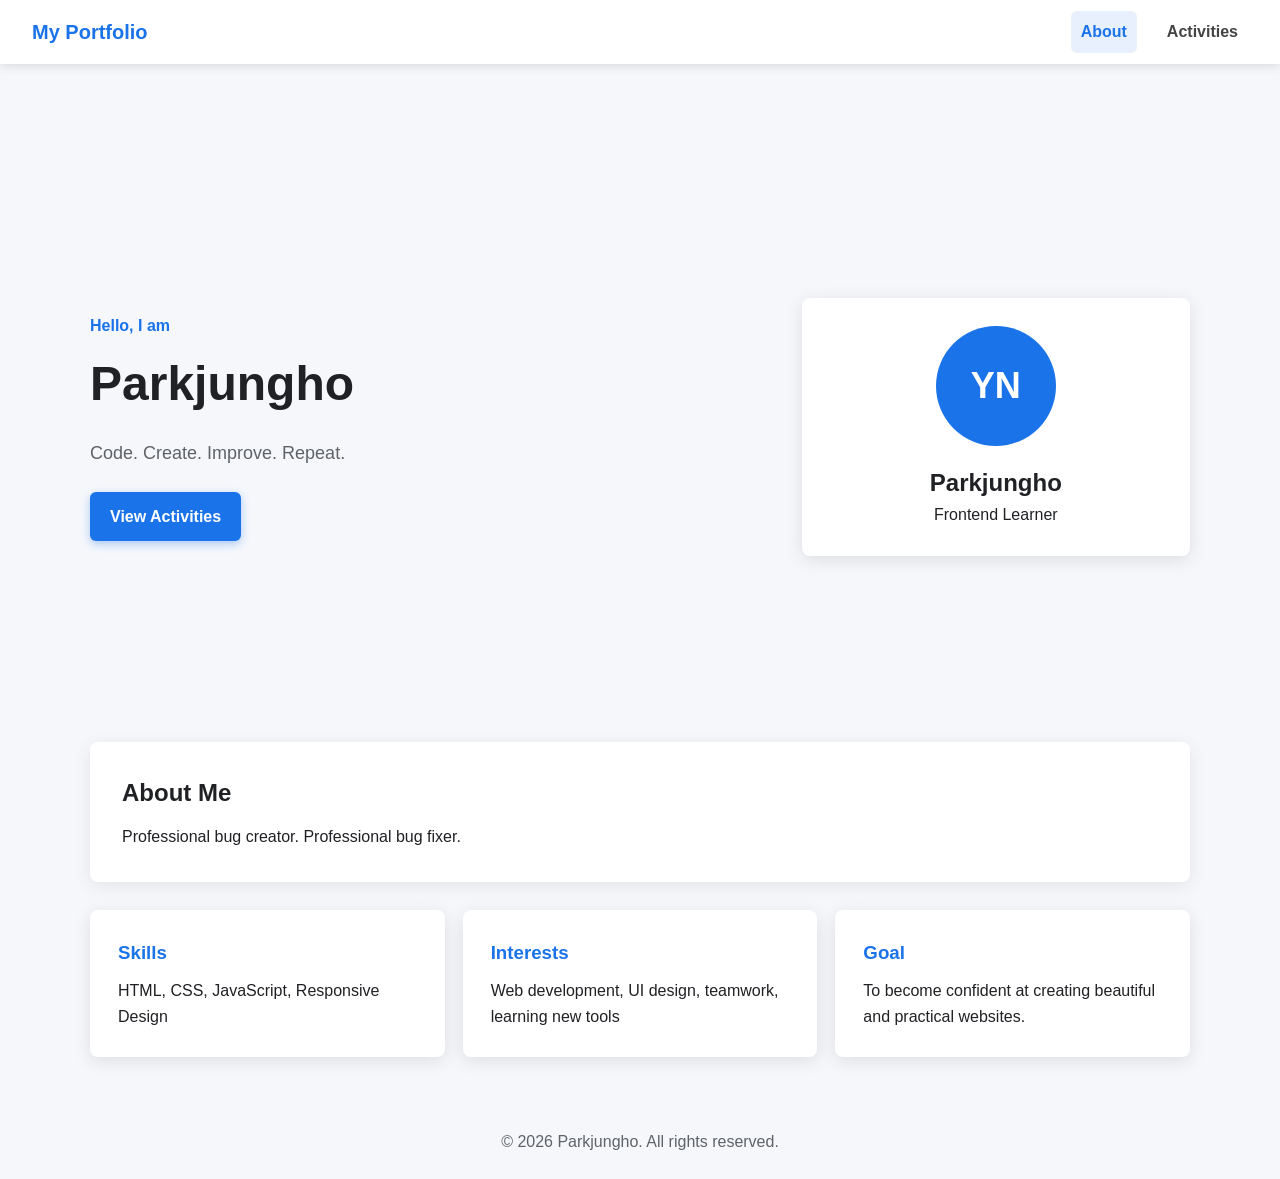
==== index.html @ e5821eaa "Update index.html" ====
<!DOCTYPE html>
<html lang="en">
<head>
  <meta charset="UTF-8" />
  <meta name="viewport" content="width=device-width, initial-scale=1.0" />
  <title>My Portfolio</title>
  <link rel="stylesheet" href="style.css" />
</head>
<body>
  <header class="app-bar">
    <div class="logo">My Portfolio</div>
    <nav id="navMenu">
      <a href="index.html" class="active">About</a>
      <a href="activities.html">Activities</a>
    </nav>
    <button class="menu-btn" type="button" onclick="toggleMenu()" aria-label="Open menu">☰</button>
  </header>

  <main class="container">
    <section class="hero">
      <div>
        <p class="eyebrow">Hello, I am</p>
        <h1>Parkjungho</h1>
        <p class="subtitle">
          Code. Create. Improve. Repeat.
        </p>
        <a href="activities.html" class="button">View Activities</a>
      </div>

      <div class="profile-card">
        <div class="avatar">YN</div>
        <h2>Parkjungho</h2>
        <p>Frontend Learner</p>
      </div>
    </section>

    <section class="section">
      <h2>About Me</h2>
      <p>
        Professional bug creator.
        Professional bug fixer.
      </p>
    </section>

    <section class="grid">
      <div class="card">
        <h3>Skills</h3>
        <p>HTML, CSS, JavaScript, Responsive Design</p>
      </div>

      <div class="card">
        <h3>Interests</h3>
        <p>Web development, UI design, teamwork, learning new tools</p>
      </div>

      <div class="card">
        <h3>Goal</h3>
        <p>To become confident at creating beautiful and practical websites.</p>
      </div>
    </section>
  </main>

  <footer>
    <p>© 2026 Parkjungho. All rights reserved.</p>
  </footer>

  <script src="script.js"></script>
</body>
</html>
---- style.css ----
* {
  box-sizing: border-box;
  margin: 0;
  padding: 0;
}

body {
  font-family: Arial, sans-serif;
  background: #f5f7fb;
  color: #202124;
  line-height: 1.6;
}

.app-bar {
  position: sticky;
  top: 0;
  z-index: 10;
  height: 64px;
  padding: 0 32px;
  background: #ffffff;
  box-shadow: 0 2px 10px rgba(0, 0, 0, 0.12);
  display: flex;
  align-items: center;
  justify-content: space-between;
}

.logo {
  font-size: 20px;
  font-weight: 700;
  color: #1a73e8;
}

nav {
  display: flex;
  gap: 20px;
}

nav a {
  text-decoration: none;
  color: #444444;
  font-weight: 600;
  padding: 8px 10px;
  border-radius: 6px;
}

nav a:hover,
nav a.active {
  background: #e8f0fe;
  color: #1a73e8;
}

.menu-btn {
  display: none;
  border: none;
  background: #1a73e8;
  color: #ffffff;
  font-size: 22px;
  padding: 6px 12px;
  border-radius: 6px;
  cursor: pointer;
}

.container {
  width: min(1100px, 92%);
  margin: 0 auto;
  padding: 48px 0;
}

.hero {
  display: grid;
  grid-template-columns: 1.4fr 0.8fr;
  gap: 32px;
  align-items: center;
  min-height: 70vh;
}

.eyebrow {
  color: #1a73e8;
  font-weight: 700;
  margin-bottom: 8px;
}

h1 {
  font-size: 48px;
  margin-bottom: 16px;
}

.subtitle {
  font-size: 18px;
  color: #5f6368;
  max-width: 620px;
  margin-bottom: 24px;
}

.button {
  display: inline-block;
  background: #1a73e8;
  color: #ffffff;
  text-decoration: none;
  padding: 12px 20px;
  border-radius: 6px;
  font-weight: 700;
  box-shadow: 0 3px 8px rgba(26, 115, 232, 0.35);
}

.button:hover {
  background: #1558b0;
}

.profile-card,
.card,
.activity-card {
  background: #ffffff;
  border-radius: 8px;
  padding: 28px;
  box-shadow: 0 4px 18px rgba(0, 0, 0, 0.1);
}

.profile-card {
  text-align: center;
}

.avatar {
  width: 120px;
  height: 120px;
  margin: 0 auto 18px;
  border-radius: 50%;
  background: #1a73e8;
  color: #ffffff;
  display: grid;
  place-items: center;
  font-size: 36px;
  font-weight: 700;
}

.section {
  background: #ffffff;
  padding: 32px;
  border-radius: 8px;
  margin-bottom: 28px;
  box-shadow: 0 4px 18px rgba(0, 0, 0, 0.08);
}

.section h2,
.page-title h1 {
  margin-bottom: 12px;
}

.grid {
  display: grid;
  grid-template-columns: repeat(3, 1fr);
  gap: 18px;
}

.card h3 {
  color: #1a73e8;
  margin-bottom: 10px;
}

.page-title {
  margin-bottom: 32px;
}

.page-title p {
  color: #5f6368;
}

.activity-list {
  display: grid;
  gap: 18px;
}

.activity-card {
  border-left: 5px solid #1a73e8;
}

.activity-card h2 {
  margin: 10px 0;
}

.tag {
  display: inline-block;
  background: #e8f0fe;
  color: #1a73e8;
  padding: 4px 10px;
  border-radius: 999px;
  font-size: 14px;
  font-weight: 700;
}

footer {
  text-align: center;
  padding: 24px;
  color: #5f6368;
}

@media (max-width: 768px) {
  .app-bar {
    padding: 0 20px;
  }

  nav {
    display: none;
    position: absolute;
    top: 64px;
    right: 20px;
    left: 20px;
    background: #ffffff;
    padding: 16px;
    flex-direction: column;
    box-shadow: 0 4px 18px rgba(0, 0, 0, 0.15);
    border-radius: 8px;
  }

  nav.show {
    display: flex;
  }

  .menu-btn {
    display: block;
  }

  .hero {
    grid-template-columns: 1fr;
    min-height: auto;
  }

  h1 {
    font-size: 36px;
  }

  .grid {
    grid-template-columns: 1fr;
  }
}
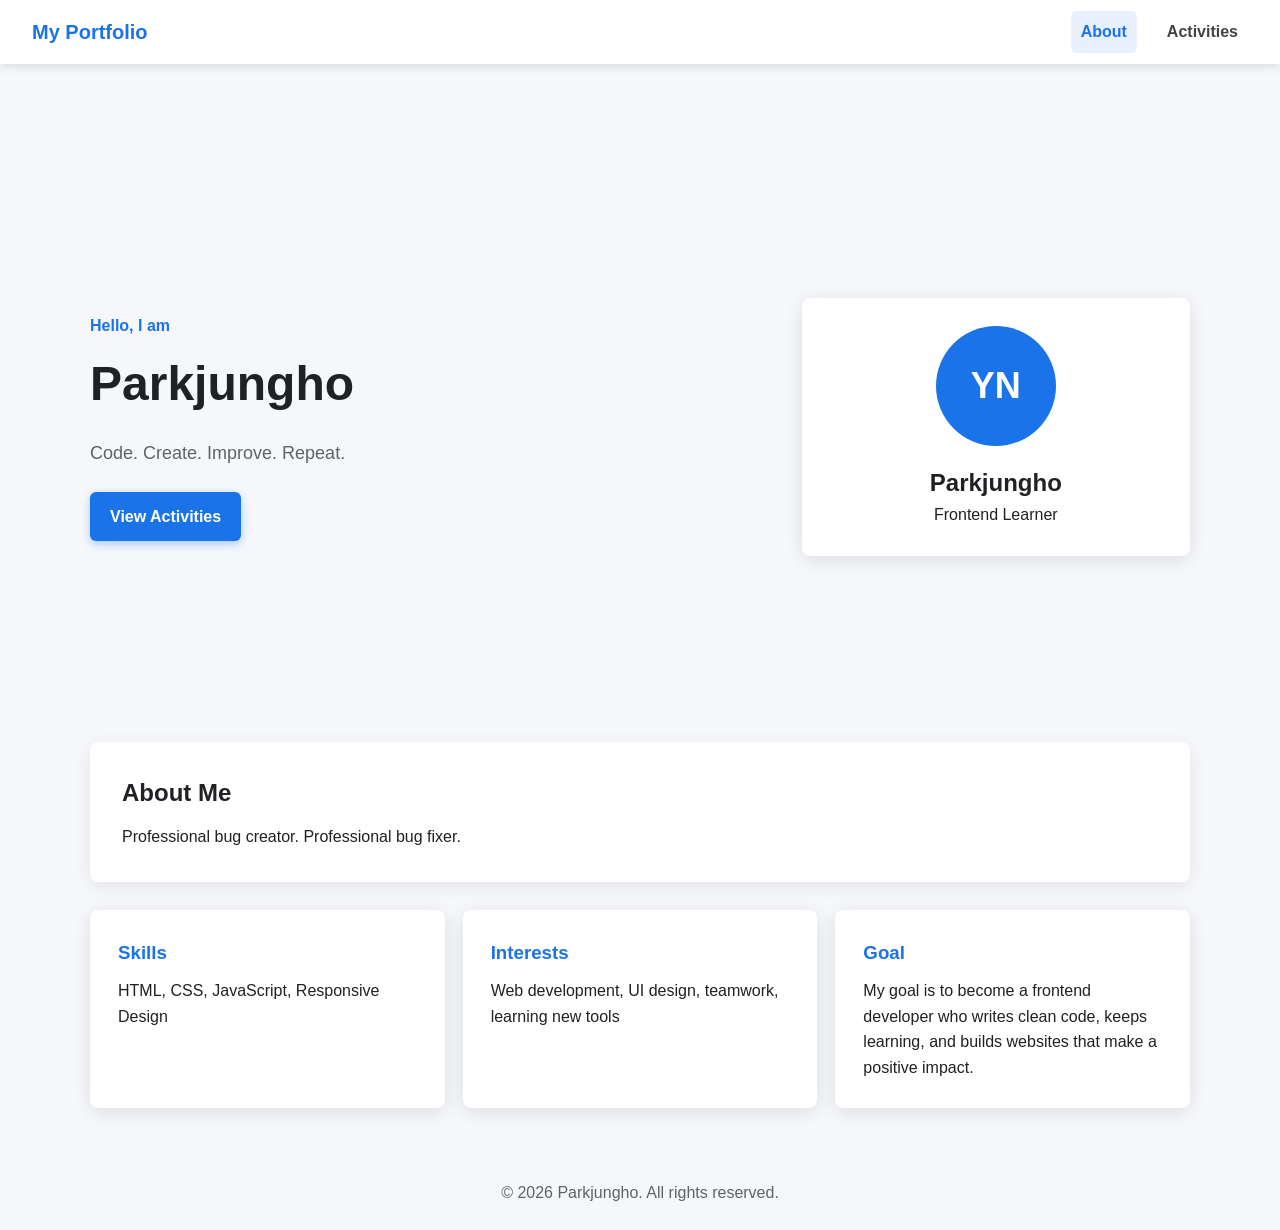
==== commit 1701aea3: "Update index.html" ====
--- a/index.html
+++ b/index.html
@@ -55,7 +55,7 @@
 
       <div class="card">
         <h3>Goal</h3>
-        <p>To become confident at creating beautiful and practical websites.</p>
+        <p>My goal is to become a frontend developer who writes clean code, keeps learning, and builds websites that make a positive impact.</p>
       </div>
     </section>
   </main>
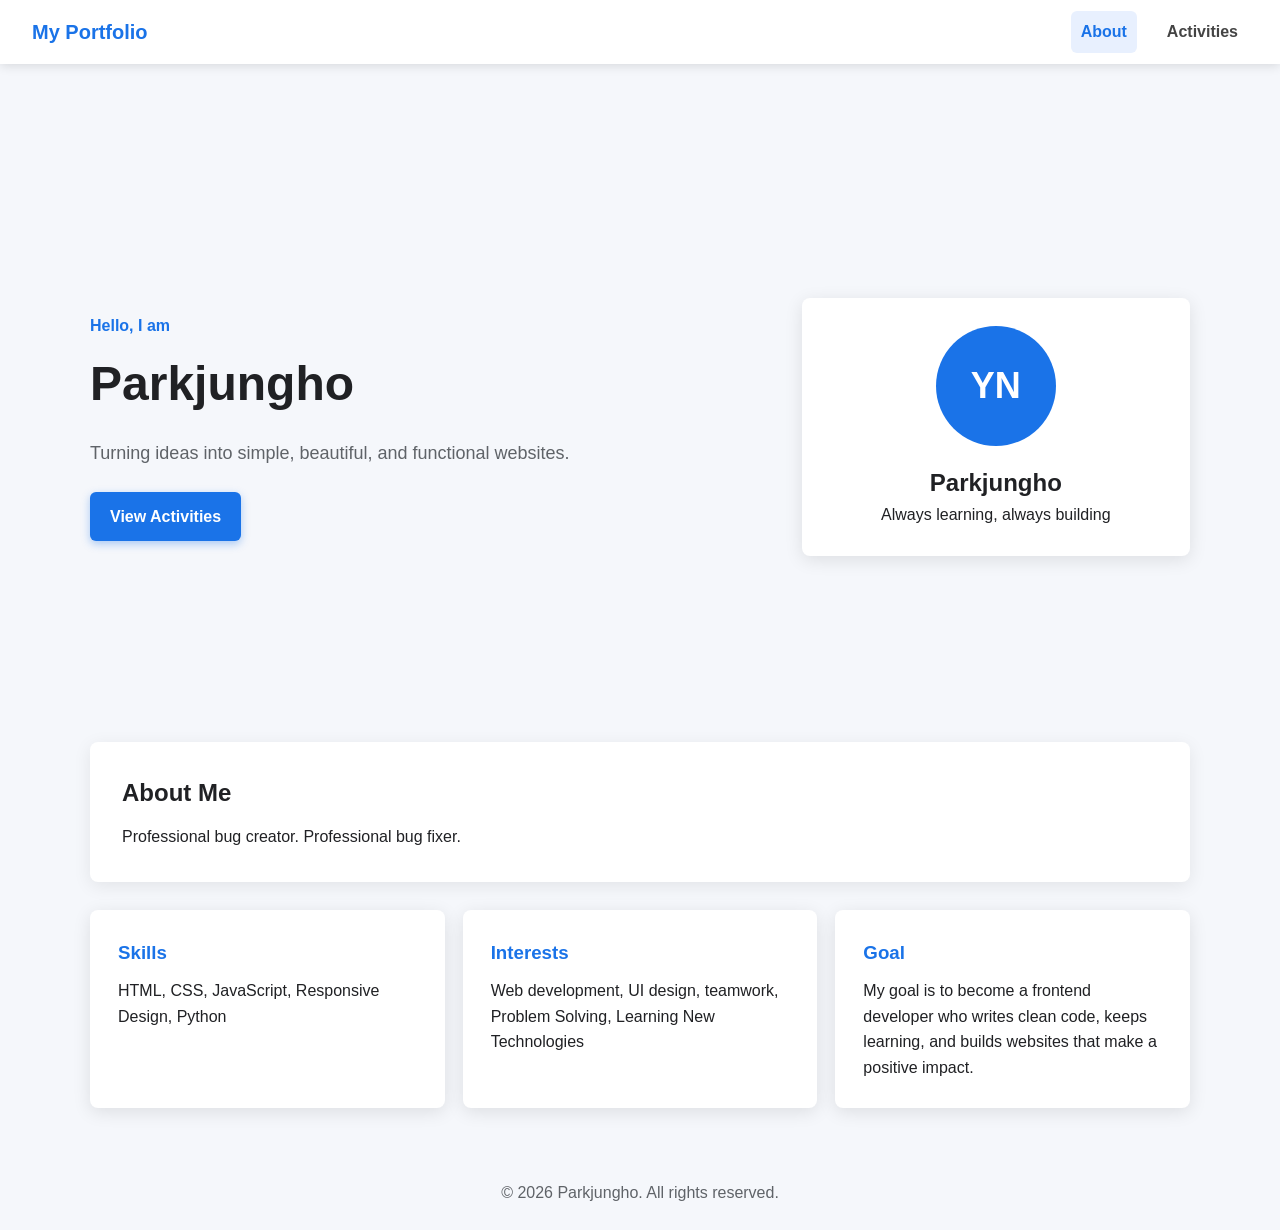
==== commit 27f0f01b: "Update index.html" ====
--- a/index.html
+++ b/index.html
@@ -22,7 +22,7 @@
         <p class="eyebrow">Hello, I am</p>
         <h1>Parkjungho</h1>
         <p class="subtitle">
-          Code. Create. Improve. Repeat.
+          Turning ideas into simple, beautiful, and functional websites.
         </p>
         <a href="activities.html" class="button">View Activities</a>
       </div>
@@ -30,7 +30,7 @@
       <div class="profile-card">
         <div class="avatar">YN</div>
         <h2>Parkjungho</h2>
-        <p>Frontend Learner</p>
+        <p>Always learning, always building</p>
       </div>
     </section>
 
@@ -45,12 +45,12 @@
     <section class="grid">
       <div class="card">
         <h3>Skills</h3>
-        <p>HTML, CSS, JavaScript, Responsive Design</p>
+        <p>HTML, CSS, JavaScript, Responsive Design, Python</p>
       </div>
 
       <div class="card">
         <h3>Interests</h3>
-        <p>Web development, UI design, teamwork, learning new tools</p>
+        <p>Web development, UI design, teamwork, Problem Solving, Learning New Technologies</p>
       </div>
 
       <div class="card">
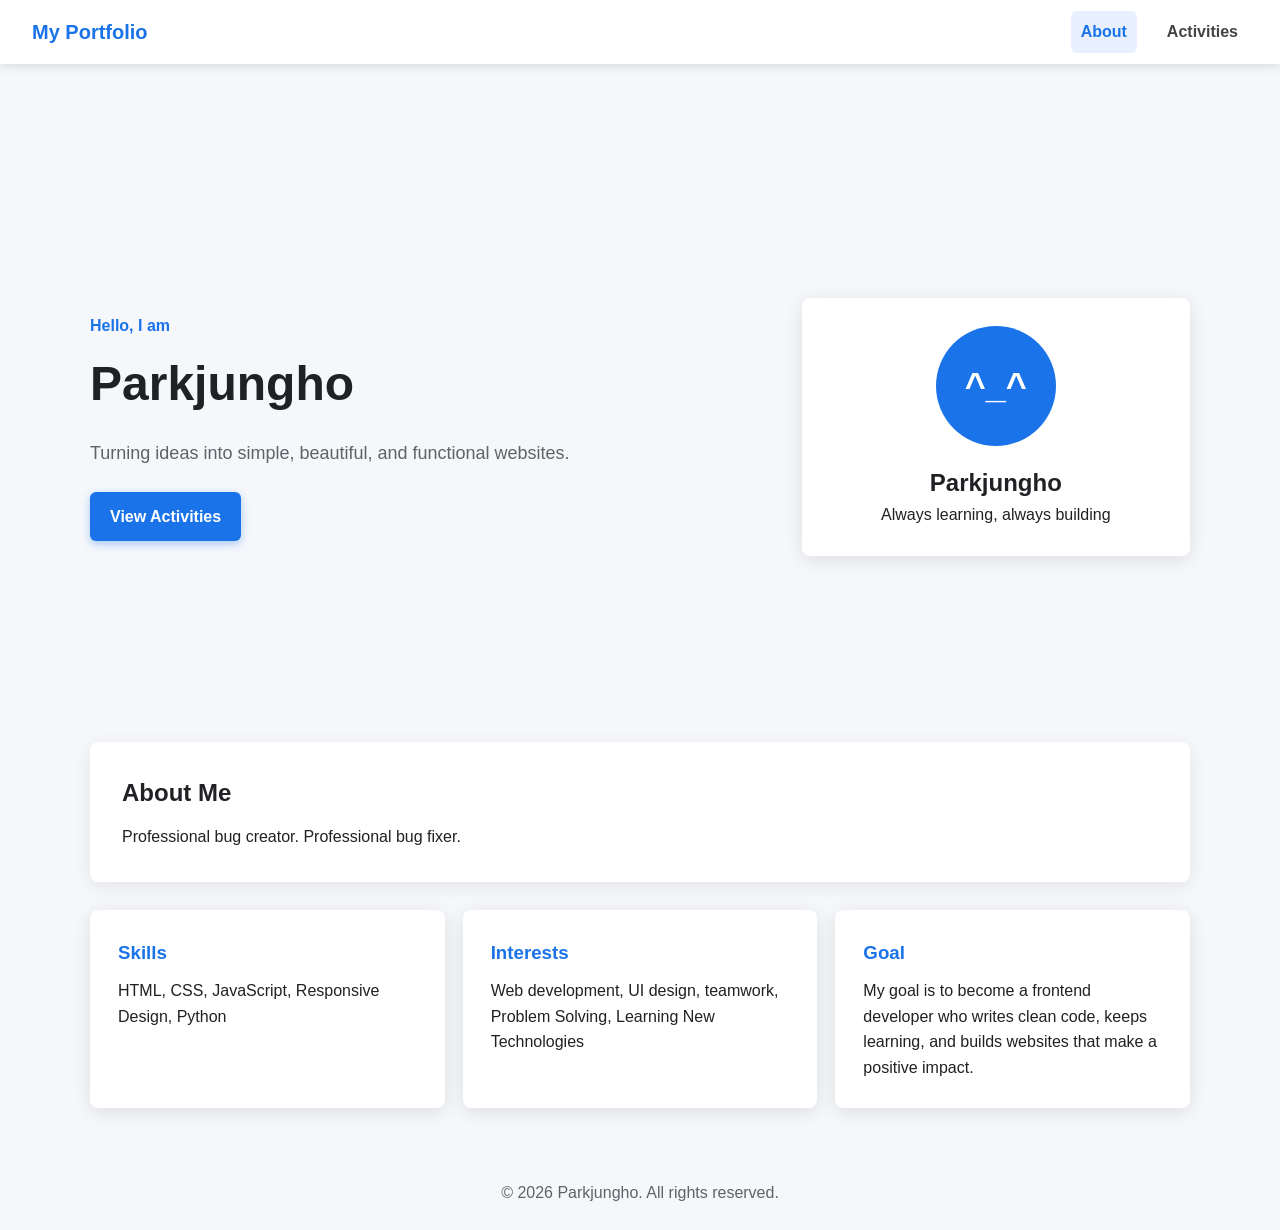
==== commit 00d9c05c: "Update index.html" ====
--- a/index.html
+++ b/index.html
@@ -28,7 +28,7 @@
       </div>
 
       <div class="profile-card">
-        <div class="avatar">YN</div>
+        <div class="avatar">^_^</div>
         <h2>Parkjungho</h2>
         <p>Always learning, always building</p>
       </div>
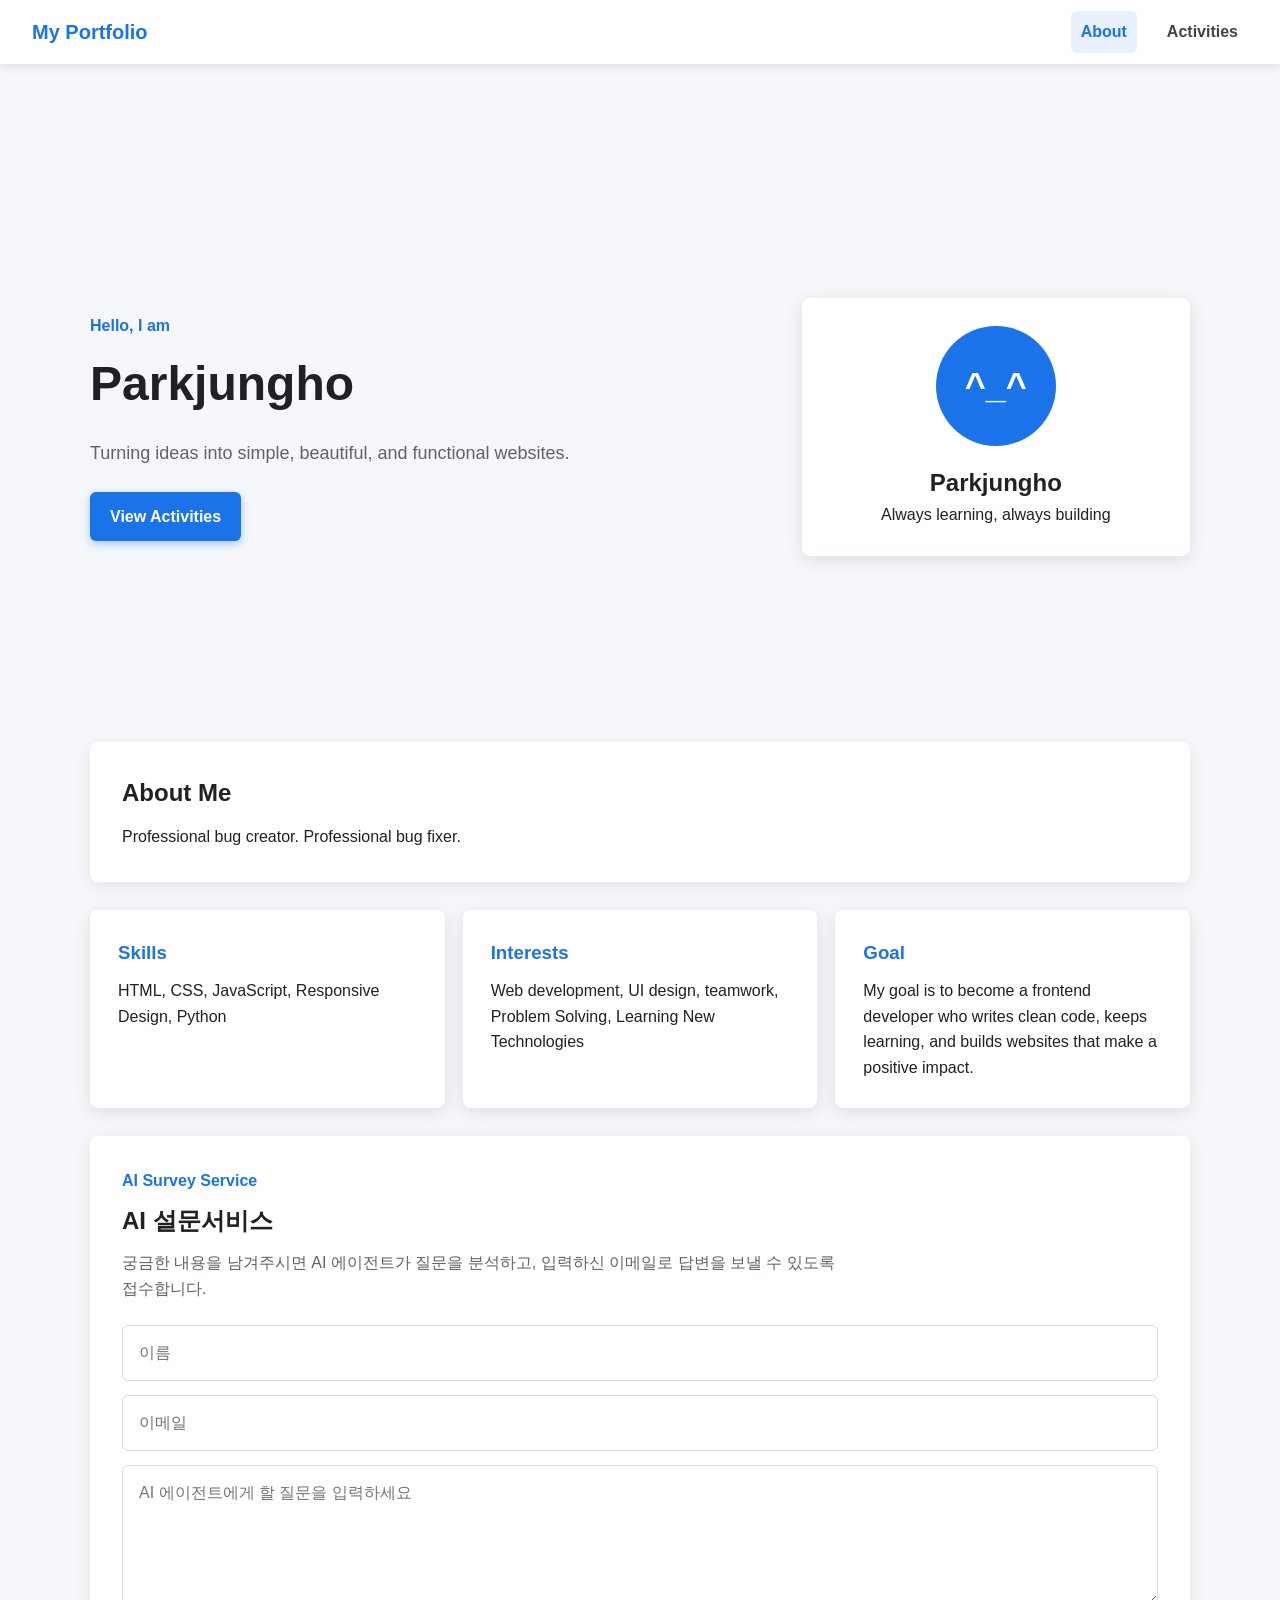
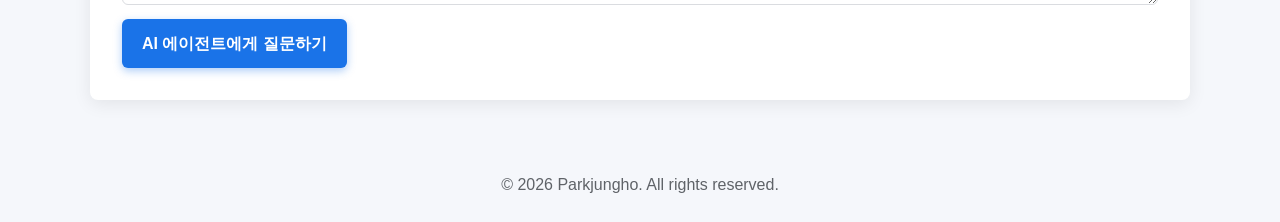
==== commit 4fd45949: "Add AI survey service section" ====
--- a/index.html
+++ b/index.html
@@ -13,7 +13,7 @@
       <a href="index.html" class="active">About</a>
       <a href="activities.html">Activities</a>
     </nav>
-    <button class="menu-btn" type="button" onclick="toggleMenu()" aria-label="Open menu">☰</button>
+    <button class="menu-btn" type="button" onclick="toggleMenu()" aria-label="Open menu">Menu</button>
   </header>
 
   <main class="container">
@@ -58,10 +58,35 @@
         <p>My goal is to become a frontend developer who writes clean code, keeps learning, and builds websites that make a positive impact.</p>
       </div>
     </section>
+
+    <section class="survey-section">
+      <div class="survey-copy">
+        <p class="eyebrow">AI Survey Service</p>
+        <h2>AI 설문서비스</h2>
+        <p>
+          궁금한 내용을 남겨주시면 AI 에이전트가 질문을 분석하고,
+          입력하신 이메일로 답변을 보낼 수 있도록 접수합니다.
+        </p>
+      </div>
+
+      <form id="contactForm" class="contact-form">
+        <input type="text" id="visitorName" placeholder="이름" required />
+        <input type="email" id="visitorEmail" placeholder="이메일" required />
+        <textarea
+          id="visitorMessage"
+          placeholder="AI 에이전트에게 할 질문을 입력하세요"
+          required
+        ></textarea>
+
+        <button type="submit">AI 에이전트에게 질문하기</button>
+      </form>
+
+      <div id="responseMessage" class="response-message"></div>
+    </section>
   </main>
 
   <footer>
-    <p>© 2026 Parkjungho. All rights reserved.</p>
+    <p>&copy; 2026 Parkjungho. All rights reserved.</p>
   </footer>
 
   <script src="script.js"></script>
--- a/style.css
+++ b/style.css
@@ -54,8 +54,9 @@
   border: none;
   background: #1a73e8;
   color: #ffffff;
-  font-size: 22px;
-  padding: 6px 12px;
+  font-size: 14px;
+  font-weight: 700;
+  padding: 8px 12px;
   border-radius: 6px;
   cursor: pointer;
 }
@@ -150,6 +151,7 @@
   display: grid;
   grid-template-columns: repeat(3, 1fr);
   gap: 18px;
+  margin-bottom: 28px;
 }
 
 .card h3 {
@@ -185,6 +187,78 @@
   padding: 4px 10px;
   border-radius: 999px;
   font-size: 14px;
+  font-weight: 700;
+}
+
+.survey-section {
+  background: #ffffff;
+  border-radius: 8px;
+  padding: 32px;
+  box-shadow: 0 4px 18px rgba(0, 0, 0, 0.08);
+}
+
+.survey-copy {
+  max-width: 720px;
+  margin-bottom: 24px;
+}
+
+.survey-copy h2 {
+  margin-bottom: 10px;
+}
+
+.survey-copy p:last-child {
+  color: #5f6368;
+}
+
+.contact-form {
+  display: grid;
+  gap: 14px;
+}
+
+.contact-form input,
+.contact-form textarea {
+  width: 100%;
+  border: 1px solid #dadce0;
+  border-radius: 6px;
+  padding: 14px 16px;
+  font: inherit;
+  color: #202124;
+  background: #ffffff;
+  outline: none;
+  transition: border-color 0.2s ease, box-shadow 0.2s ease;
+}
+
+.contact-form textarea {
+  min-height: 140px;
+  resize: vertical;
+}
+
+.contact-form input:focus,
+.contact-form textarea:focus {
+  border-color: #1a73e8;
+  box-shadow: 0 0 0 3px rgba(26, 115, 232, 0.16);
+}
+
+.contact-form button {
+  justify-self: start;
+  border: none;
+  border-radius: 6px;
+  background: #1a73e8;
+  color: #ffffff;
+  padding: 12px 20px;
+  font: inherit;
+  font-weight: 700;
+  cursor: pointer;
+  box-shadow: 0 3px 8px rgba(26, 115, 232, 0.35);
+}
+
+.contact-form button:hover {
+  background: #1558b0;
+}
+
+.response-message {
+  display: none;
+  margin-top: 15px;
   font-weight: 700;
 }
 
@@ -232,4 +306,12 @@
   .grid {
     grid-template-columns: 1fr;
   }
-}
+
+  .survey-section {
+    padding: 24px;
+  }
+
+  .contact-form button {
+    width: 100%;
+  }
+}
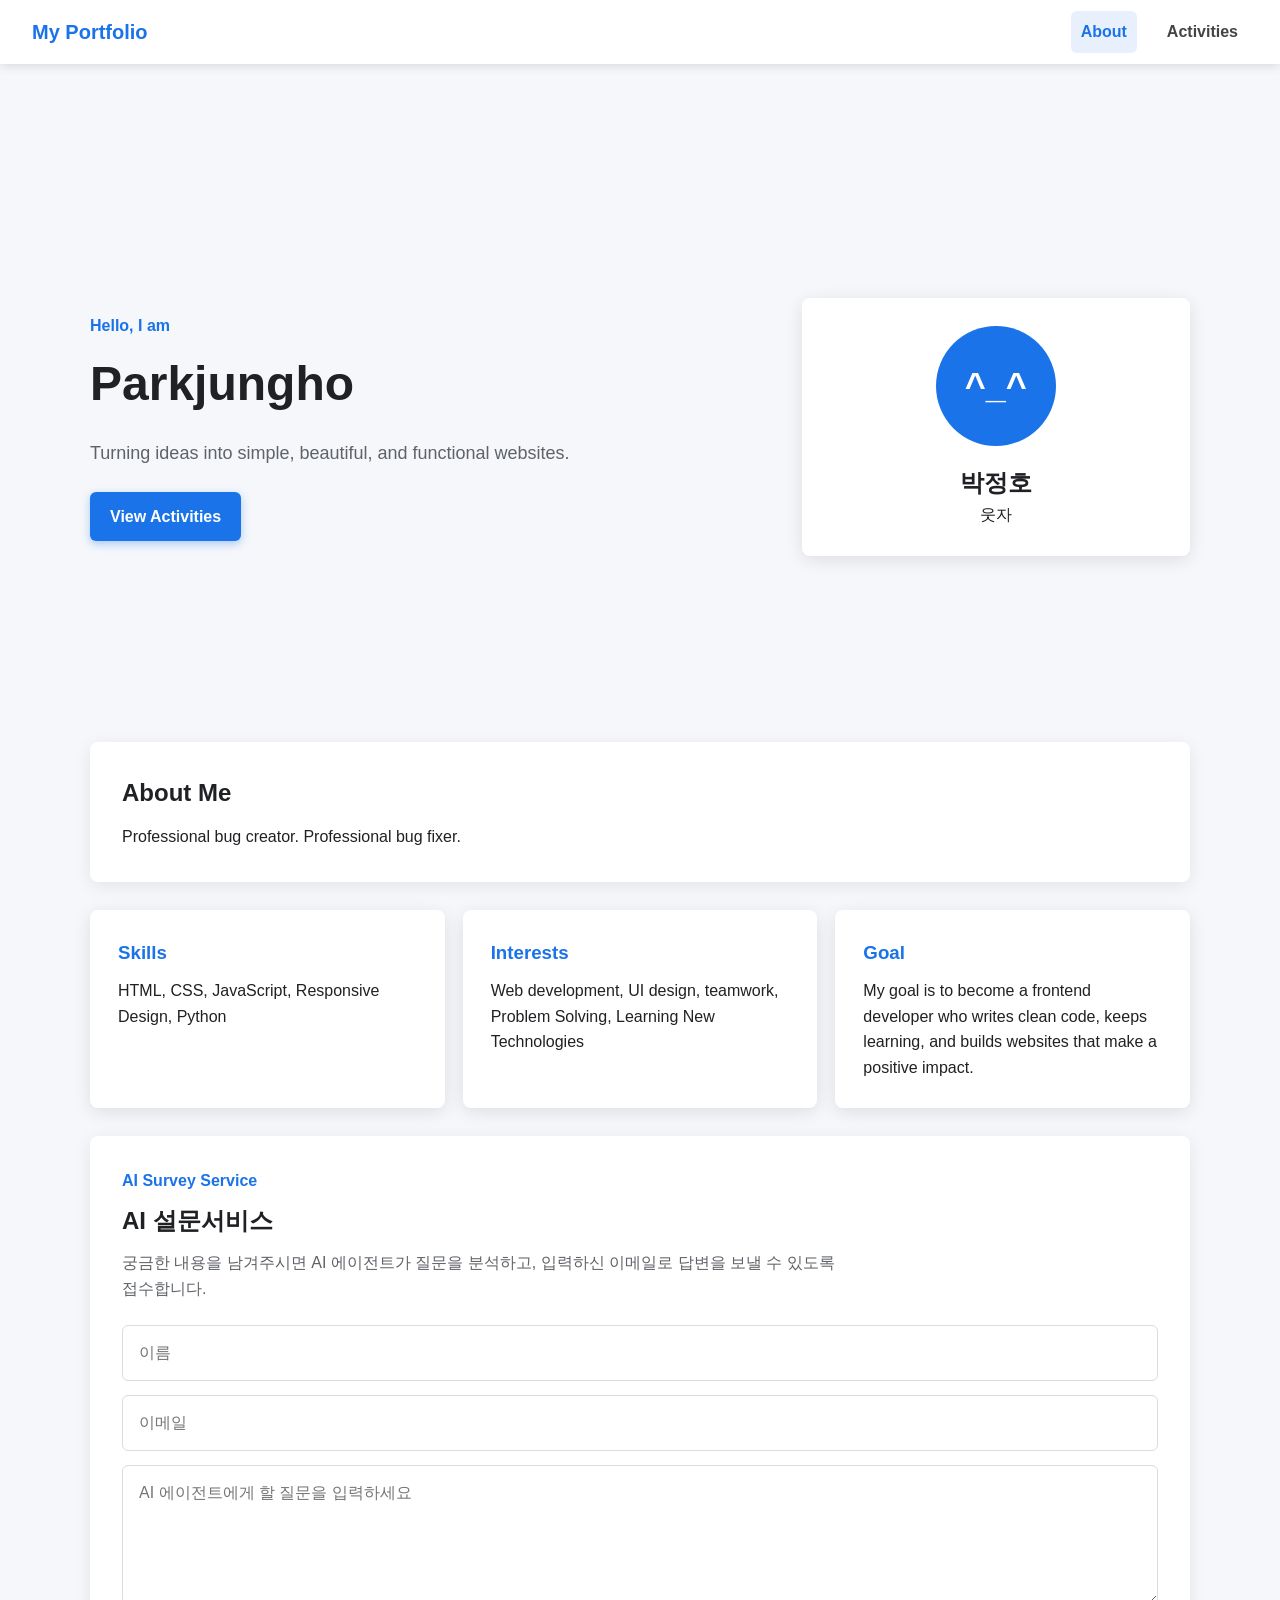
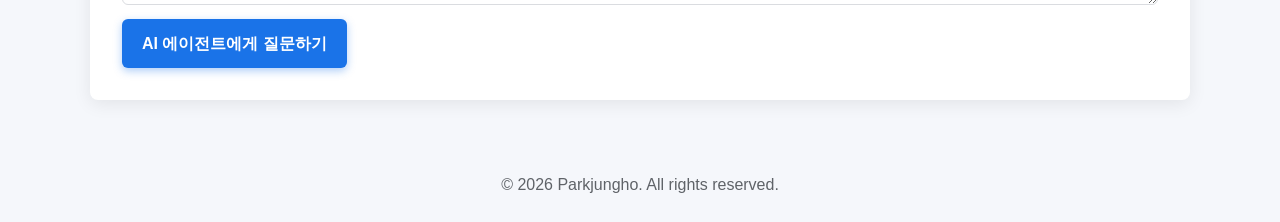
==== commit 4fae3009: "Update index.html" ====
--- a/index.html
+++ b/index.html
@@ -29,8 +29,8 @@
 
       <div class="profile-card">
         <div class="avatar">^_^</div>
-        <h2>Parkjungho</h2>
-        <p>Always learning, always building</p>
+        <h2>박정호</h2>
+        <p>웃자</p>
       </div>
     </section>
 
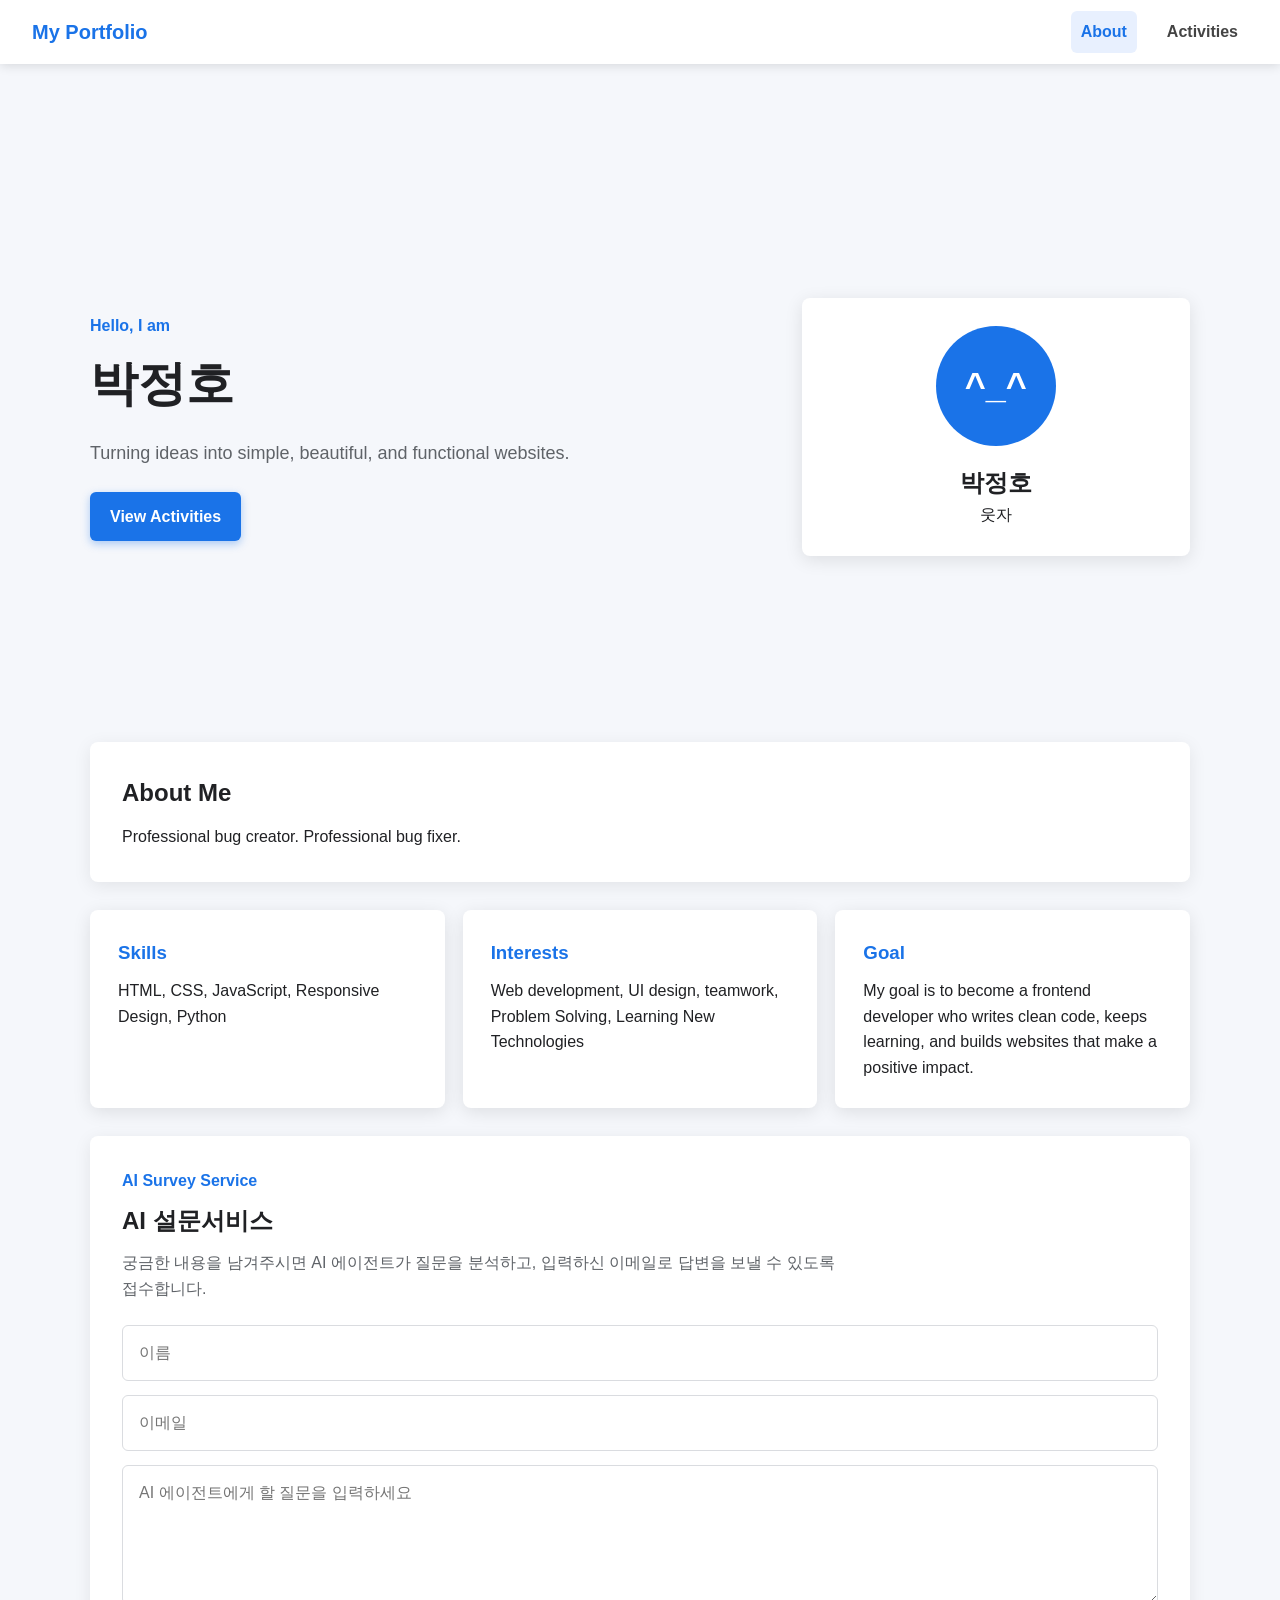
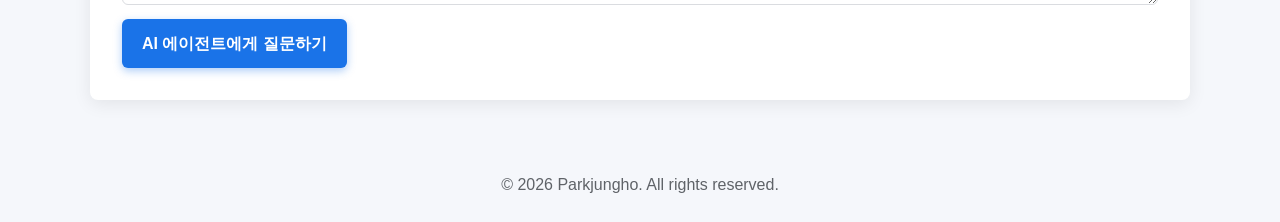
==== commit da176d71: "Update index.html" ====
--- a/index.html
+++ b/index.html
@@ -20,7 +20,7 @@
     <section class="hero">
       <div>
         <p class="eyebrow">Hello, I am</p>
-        <h1>Parkjungho</h1>
+        <h1>박정호</h1>
         <p class="subtitle">
           Turning ideas into simple, beautiful, and functional websites.
         </p>
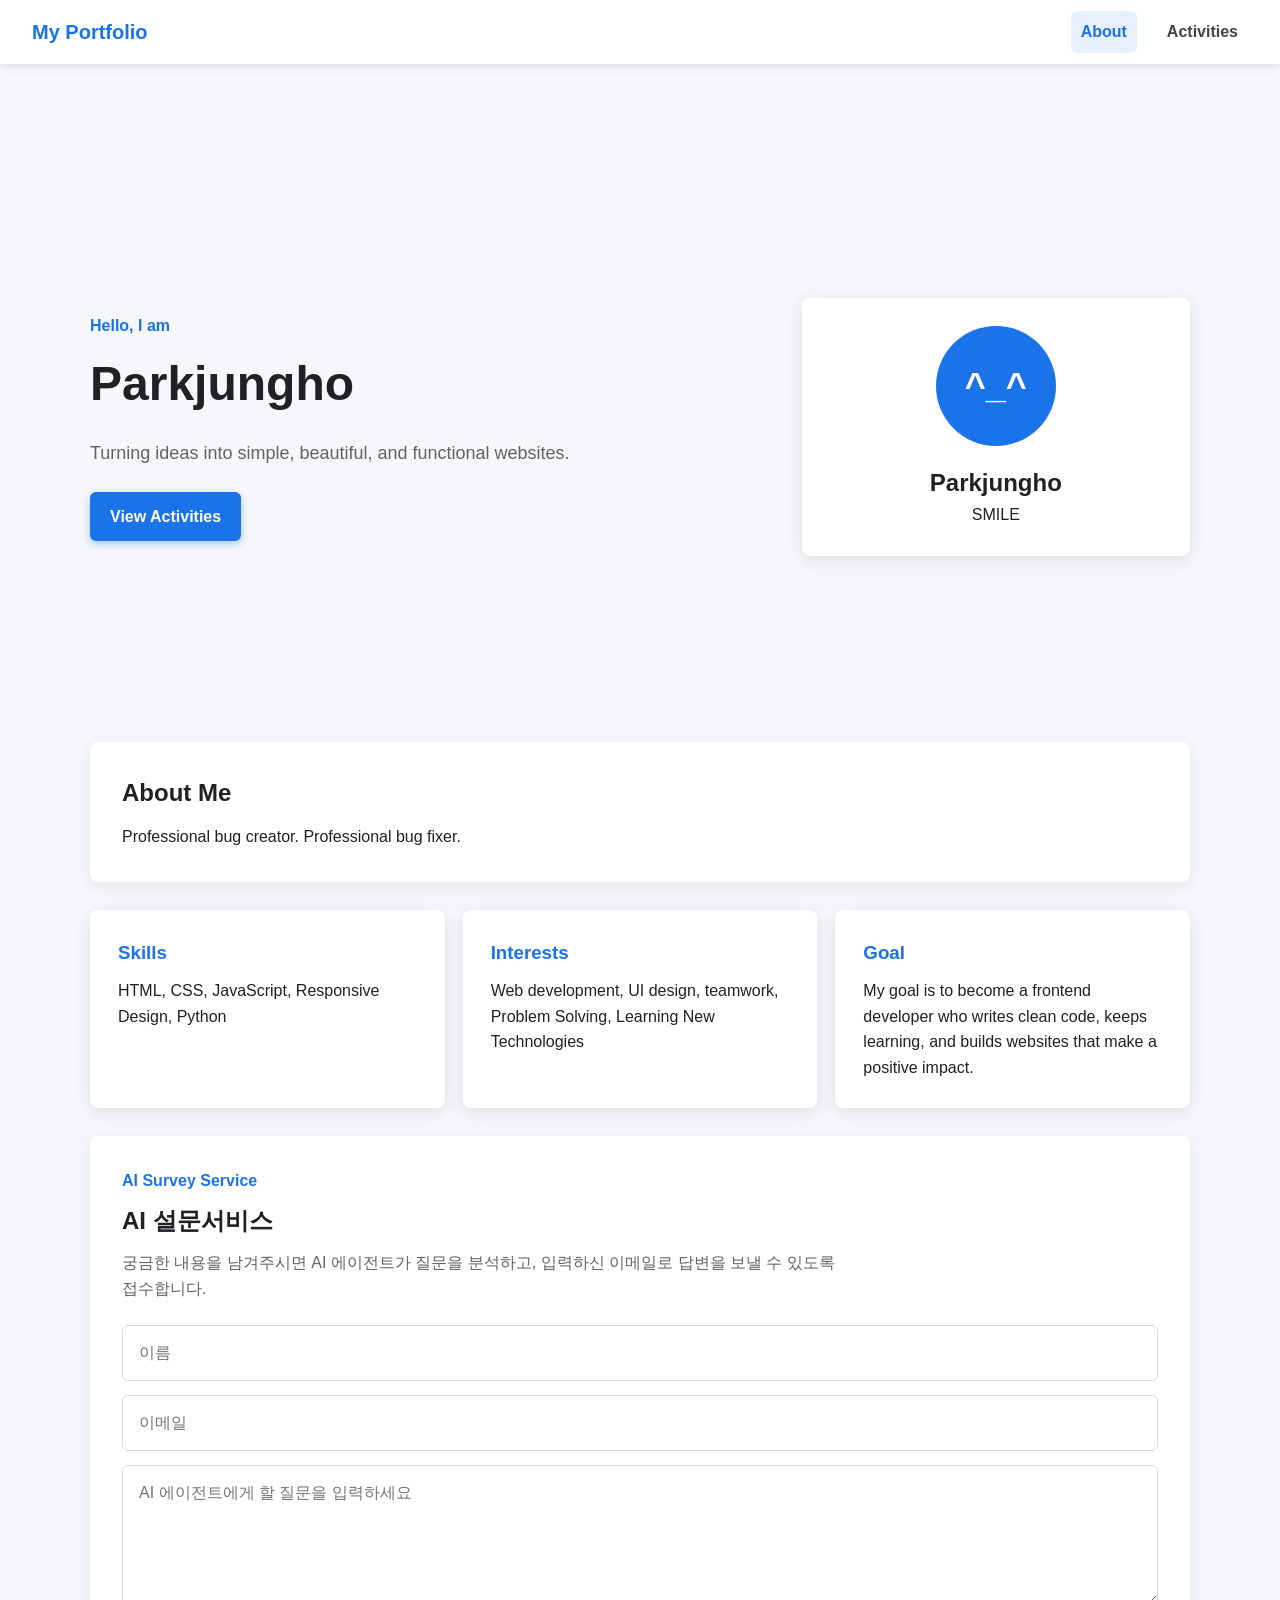
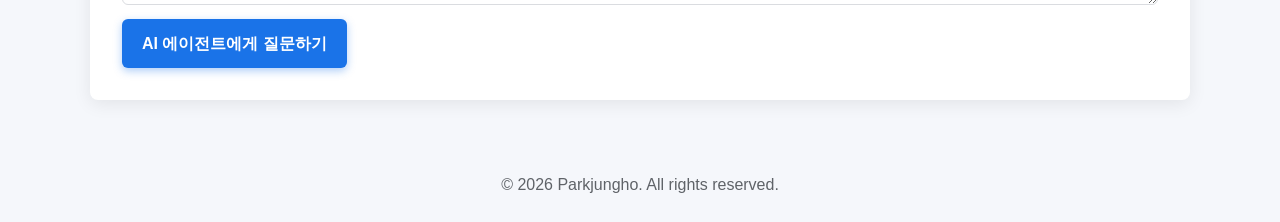
==== commit 5bdab82b: "Update index.html" ====
--- a/index.html
+++ b/index.html
@@ -20,7 +20,7 @@
     <section class="hero">
       <div>
         <p class="eyebrow">Hello, I am</p>
-        <h1>박정호</h1>
+        <h1>Parkjungho</h1>
         <p class="subtitle">
           Turning ideas into simple, beautiful, and functional websites.
         </p>
@@ -29,8 +29,8 @@
 
       <div class="profile-card">
         <div class="avatar">^_^</div>
-        <h2>박정호</h2>
-        <p>웃자</p>
+        <h2>Parkjungho</h2>
+        <p>SMILE</p>
       </div>
     </section>
 
